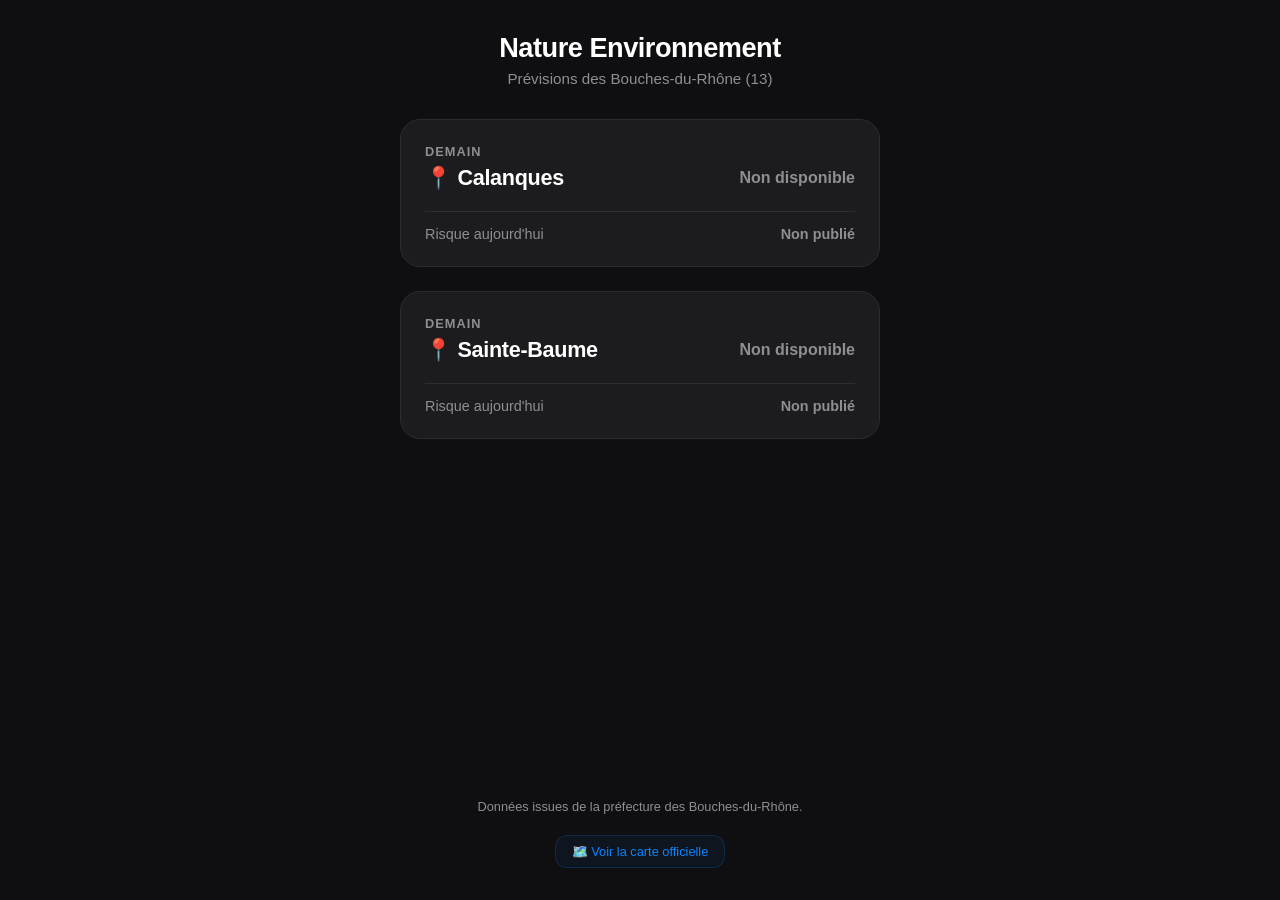
==== index.html @ b61a57fa "github page" ====
<!DOCTYPE html>
<html lang="fr">
<head>
    <meta charset="UTF-8">
    <meta name="viewport" content="width=device-width, initial-scale=1.0">
    <title>Nature Environnement - Risques Massifs 13</title>
    <link rel="stylesheet" href="style.css">
</head>
<body>

    <header>
        <h1>Nature Environnement</h1>
        <div class="subtitle">Prévisions des Bouches-du-Rhône (13)</div>
    </header>

    <main class="container">
        <article id="card-calanques" class="zone-card card-status-unknown">
            <div class="tomorrow-section">
                <span class="tomorrow-label">Demain</span>
                <div class="zone-header">
                    <span class="zone-name">📍 Calanques</span>
                    <span id="calanques-tomorrow" class="badge-tomorrow">Chargement...</span>
                </div>
            </div>
            
            <div class="today-section">
                <span class="today-label">Risque aujourd'hui</span>
                <span id="calanques-today" class="badge-today text-status-unknown">...</span>
            </div>
        </article>

        <article id="card-saintebaume" class="zone-card card-status-unknown">
            <div class="tomorrow-section">
                <span class="tomorrow-label">Demain</span>
                <div class="zone-header">
                    <span class="zone-name">📍 Sainte-Baume</span>
                    <span id="saintebaume-tomorrow" class="badge-tomorrow">Chargement...</span>
                </div>
            </div>
            
            <div class="today-section">
                <span class="today-label">Risque aujourd'hui</span>
                <span id="saintebaume-today" class="badge-today text-status-unknown">...</span>
            </div>
        </article>
    </main>

    <footer>
        <p>Données issues de la préfecture des Bouches-du-Rhône.</p>
        <a href="https://www.risque-prevention-incendie.fr" target="_blank" rel="noopener noreferrer" class="map-link">
            🗺️ Voir la carte officielle
        </a>
    </footer>

    <script src="app.js"></script>
</body>
</html>
---- style.css ----
:root {
    --bg-color: #0f0f12;
    --text-color: #ffffff;
    --text-muted: #8e8e93;
    
    /* Couleurs officielles adaptées pour le thème sombre */
    --color-1: #34c759; /* VERT */
    --color-2: #ffcc00; /* JAUNE */
    --color-3: #ff9500; /* ORANGE */
    --color-4: #ff3b30; /* ROUGE */
    --color-unknown: #2c2c2e;
}

body {
    font-family: -apple-system, BlinkMacSystemFont, "Segoe UI", Roboto, sans-serif;
    background-color: var(--bg-color);
    color: var(--text-color);
    margin: 0;
    padding: 32px 16px;
    display: flex;
    flex-direction: column;
    align-items: center;
    min-height: 100vh;
    box-sizing: border-box;
}

header {
    text-align: center;
    margin-bottom: 32px;
    width: 100%;
    max-width: 480px;
}

h1 {
    margin: 0;
    font-size: 1.7rem;
    font-weight: 700;
    letter-spacing: -0.5px;
}

.subtitle {
    color: var(--text-muted);
    font-size: 0.95rem;
    margin-top: 6px;
}

.container {
    width: 100%;
    max-width: 480px;
    display: flex;
    flex-direction: column;
    gap: 24px;
}

/* Style général des cartes */
.zone-card {
    border-radius: 20px;
    padding: 24px;
    display: flex;
    flex-direction: column;
    gap: 20px;
    transition: transform 0.2s ease, background-color 0.3s ease;
    background-color: #1c1c1e;
    border: 1px solid #2c2c2e;
}

.zone-card:active {
    transform: scale(0.99);
}

.zone-header {
    display: flex;
    justify-content: space-between;
    align-items: center;
}

.zone-name {
    font-size: 1.35rem;
    font-weight: 700;
    letter-spacing: -0.3px;
}

.badge-tomorrow {
    font-size: 1rem;
    font-weight: 700;
}

.tomorrow-section {
    display: flex;
    flex-direction: column;
    gap: 6px;
}

.tomorrow-label {
    font-size: 0.8rem;
    text-transform: uppercase;
    letter-spacing: 1px;
    color: var(--text-muted);
    font-weight: 600;
}

.today-section {
    display: flex;
    justify-content: space-between;
    align-items: center;
    border-top: 1px solid rgba(255, 255, 255, 0.08);
    padding-top: 14px;
}

.today-label {
    font-size: 0.9rem;
    color: var(--text-muted);
}

.badge-today {
    font-size: 0.9rem;
    font-weight: 600;
}

/* Thèmes dynamiques selon le niveau de risque de DEMAIN */
.card-status-1 { background: rgba(52, 199, 89, 0.06); border: 1px solid rgba(52, 199, 89, 0.35); }
.card-status-1 .badge-tomorrow { color: var(--color-1); }

.card-status-2 { background: rgba(255, 204, 0, 0.05); border: 1px solid rgba(255, 204, 0, 0.35); }
.card-status-2 .badge-tomorrow { color: var(--color-2); }

.card-status-3 { background: rgba(255, 149, 0, 0.05); border: 1px solid rgba(255, 149, 0, 0.35); }
.card-status-3 .badge-tomorrow { color: var(--color-3); }

.card-status-4 { background: rgba(255, 61, 48, 0.06); border: 1px solid rgba(255, 61, 48, 0.4); }
.card-status-4 .badge-tomorrow { color: var(--color-4); }

.card-status-unknown { background: #1c1c1e; border: 1px solid #2c2c2e; }
.card-status-unknown .badge-tomorrow { color: var(--text-muted); }

/* Couleurs simples pour le texte d'Aujourd'hui */
.text-status-1 { color: var(--color-1); }
.text-status-2 { color: var(--color-2); }
.text-status-3 { color: var(--color-3); }
.text-status-4 { color: var(--color-4); }
.text-status-unknown { color: var(--text-muted); }

footer {
    margin-top: auto;
    padding-top: 40px;
    font-size: 0.8rem;
    color: var(--text-muted);
    text-align: center;
}

.map-link {
    color: #0a84ff;
    text-decoration: none;
    font-weight: 500;
    display: inline-block;
    margin-top: 8px;
    padding: 8px 16px;
    border: 1px solid rgba(10, 132, 255, 0.2);
    border-radius: 12px;
    background: rgba(10, 132, 255, 0.05);
    transition: background 0.2s ease;
}

.map-link:hover {
    background: rgba(10, 132, 255, 0.15);
}
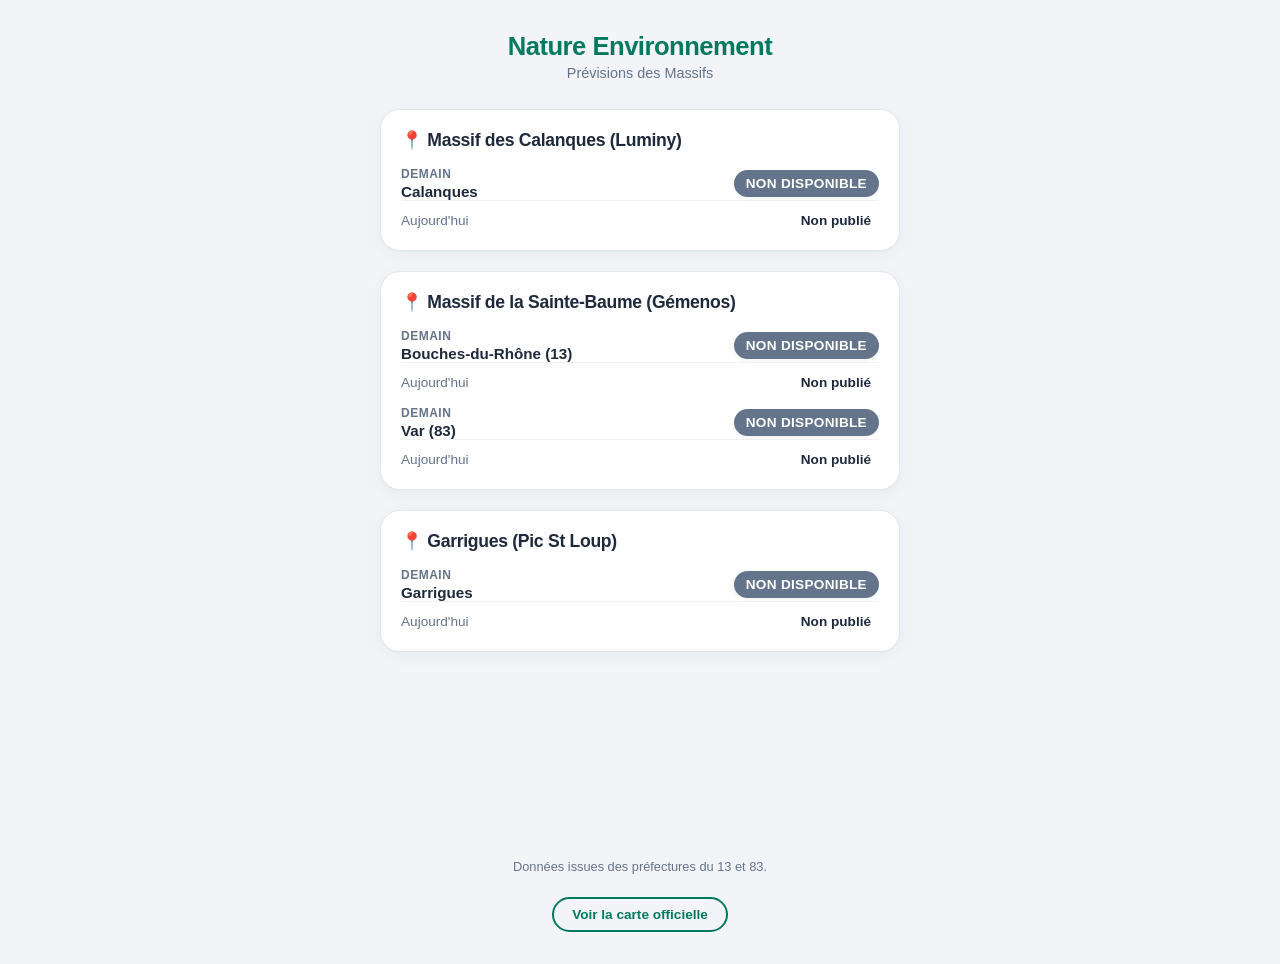
==== commit 157e0cc3: "Ajout du camp pic st loup" ====
--- a/index.html
+++ b/index.html
@@ -3,52 +3,89 @@
 <head>
     <meta charset="UTF-8">
     <meta name="viewport" content="width=device-width, initial-scale=1.0">
-    <title>Nature Environnement - Risques Massifs 13</title>
+    <title>Nature Environnement - Risques Massifs</title>
     <link rel="stylesheet" href="style.css">
 </head>
 <body>
 
     <header>
         <h1>Nature Environnement</h1>
-        <div class="subtitle">Prévisions des Bouches-du-Rhône (13)</div>
+        <div class="subtitle">Prévisions des Massifs</div>
     </header>
 
     <main class="container">
-        <article id="card-calanques" class="zone-card card-status-unknown">
-            <div class="tomorrow-section">
-                <span class="tomorrow-label">Demain</span>
-                <div class="zone-header">
-                    <span class="zone-name">📍 Calanques</span>
+        <section class="main-card">
+            <h2 class="card-title">📍 Massif des Calanques (Luminy)</h2>
+            <article id="card-calanques" class="zone-row status-unknown">
+                <div class="row-header">
+                    <div class="day-info">
+                        <span class="day-label">Demain</span>
+                        <span class="zone-tag">Calanques</span>
+                    </div>
                     <span id="calanques-tomorrow" class="badge-tomorrow">Chargement...</span>
                 </div>
+                <div class="today-line">
+                    <span class="today-label">Aujourd'hui</span>
+                    <span id="calanques-today" class="badge-today text-status-unknown">...</span>
+                </div>
+            </article>
+        </section>
+
+        <section class="main-card">
+            <h2 class="card-title">📍 Massif de la Sainte-Baume (Gémenos)</h2>
+            <div class="rows-container">
+                <article id="card-sb13" class="zone-row status-unknown">
+                    <div class="row-header">
+                        <div class="day-info">
+                            <span class="day-label">Demain</span>
+                            <span class="zone-tag">Bouches-du-Rhône (13)</span>
+                        </div>
+                        <span id="sb13-tomorrow" class="badge-tomorrow">...</span>
+                    </div>
+                    <div class="today-line">
+                        <span class="today-label">Aujourd'hui</span>
+                        <span id="sb13-today" class="badge-today text-status-unknown">...</span>
+                    </div>
+                </article>
+
+                <article id="card-sb83" class="zone-row status-unknown">
+                    <div class="row-header">
+                        <div class="day-info">
+                            <span class="day-label">Demain</span>
+                            <span class="zone-tag">Var (83)</span>
+                        </div>
+                        <span id="sb83-tomorrow" class="badge-tomorrow">...</span>
+                    </div>
+                    <div class="today-line">
+                        <span class="today-label">Aujourd'hui</span>
+                        <span id="sb83-today" class="badge-today text-status-unknown">...</span>
+                    </div>
+                </article>
             </div>
-            
-            <div class="today-section">
-                <span class="today-label">Risque aujourd'hui</span>
-                <span id="calanques-today" class="badge-today text-status-unknown">...</span>
-            </div>
-        </article>
+        </section>
 
-        <article id="card-saintebaume" class="zone-card card-status-unknown">
-            <div class="tomorrow-section">
-                <span class="tomorrow-label">Demain</span>
-                <div class="zone-header">
-                    <span class="zone-name">📍 Sainte-Baume</span>
-                    <span id="saintebaume-tomorrow" class="badge-tomorrow">Chargement...</span>
+        <section class="main-card">
+            <h2 class="card-title">📍 Garrigues (Pic St Loup)</h2>
+            <article id="card-garrigues" class="zone-row status-unknown">
+                <div class="row-header">
+                    <div class="day-info">
+                        <span class="day-label">Demain</span>
+                        <span class="zone-tag">Garrigues</span>
+                    </div>
+                    <span id="garrigues-tomorrow" class="badge-tomorrow">Chargement...</span>
                 </div>
-            </div>
-            
-            <div class="today-section">
-                <span class="today-label">Risque aujourd'hui</span>
-                <span id="saintebaume-today" class="badge-today text-status-unknown">...</span>
-            </div>
-        </article>
+                <div class="today-line">
+                    <span class="today-label">Aujourd'hui</span>
+                    <span id="garrigues-today" class="badge-today text-status-unknown">...</span>
+                </div>
+            </article>
+        </section>
     </main>
 
     <footer>
-        <p>Données issues de la préfecture des Bouches-du-Rhône.</p>
+        <p>Données issues des préfectures du 13 et 83.</p>
         <a href="https://www.risque-prevention-incendie.fr" target="_blank" rel="noopener noreferrer" class="map-link">
-            🗺️ Voir la carte officielle
+            Voir la carte officielle
         </a>
     </footer>
 
--- a/style.css
+++ b/style.css
@@ -1,14 +1,17 @@
 :root {
-    --bg-color: #0f0f12;
-    --text-color: #ffffff;
-    --text-muted: #8e8e93;
-    
-    /* Couleurs officielles adaptées pour le thème sombre */
-    --color-1: #34c759; /* VERT */
-    --color-2: #ffcc00; /* JAUNE */
-    --color-3: #ff9500; /* ORANGE */
-    --color-4: #ff3b30; /* ROUGE */
-    --color-unknown: #2c2c2e;
+    --bg-color: #f2f4f7;
+    --card-bg: #ffffff;
+    --text-color: #1e293b;
+    --text-muted: #64748b;
+    --sgdf-green: #007a5e;
+    --border-color: #e2e8f0;
+
+    /* Thèmes de risques (Variables unifiées) */
+    --c-1-bg: #f0fdf4; --c-1-text: #166534; --c-1-border: #bbf7d0; --c-1-badge: #15803d;
+    --c-2-bg: #fefce8; --c-2-text: #854d0e; --c-2-border: #fef08a; --c-2-badge: #a16207;
+    --c-3-bg: #fff7ed; --c-3-text: #9a3412; --c-3-border: #ffedd5; --c-3-badge: #c2410c;
+    --c-4-bg: #fef2f2; --c-4-text: #991b1b; --c-4-border: #fee2e2; --c-4-badge: #b91c1c;
+    --c-unknown-bg: #f8fafc; --c-unknown-text: #475569; --c-unknown-border: #cbd5e1; --c-unknown-badge: #64748b;
 }
 
 body {
@@ -21,124 +24,145 @@
     flex-direction: column;
     align-items: center;
     min-height: 100vh;
-    box-sizing: border-box;
 }
 
 header {
     text-align: center;
-    margin-bottom: 32px;
-    width: 100%;
-    max-width: 480px;
+    margin-bottom: 28px;
 }
 
 h1 {
     margin: 0;
-    font-size: 1.7rem;
-    font-weight: 700;
+    font-size: 1.6rem;
+    font-weight: 800;
+    color: var(--sgdf-green);
     letter-spacing: -0.5px;
 }
 
 .subtitle {
     color: var(--text-muted);
-    font-size: 0.95rem;
-    margin-top: 6px;
+    font-size: 0.9rem;
+    margin-top: 4px;
 }
 
 .container {
     width: 100%;
-    max-width: 480px;
-    display: flex;
-    flex-direction: column;
-    gap: 24px;
-}
-
-/* Style général des cartes */
-.zone-card {
-    border-radius: 20px;
-    padding: 24px;
+    max-width: 520px;
     display: flex;
     flex-direction: column;
     gap: 20px;
-    transition: transform 0.2s ease, background-color 0.3s ease;
-    background-color: #1c1c1e;
-    border: 1px solid #2c2c2e;
 }
 
-.zone-card:active {
-    transform: scale(0.99);
+/* Le conteneur "Card" principal */
+.main-card {
+    background-color: var(--card-bg);
+    border-radius: 20px;
+    padding: 20px;
+    box-shadow: 0 4px 18px rgba(30, 41, 59, 0.04), 0 1px 3px rgba(30, 41, 59, 0.02);
+    border: 1px solid var(--border-color);
 }
 
-.zone-header {
+.card-title {
+    margin: 0 0 16px 0;
+    font-size: 1.1rem;
+    font-weight: 700;
+    color: var(--text-color);
+    letter-spacing: -0.3px;
+}
+
+.rows-container {
+    display: flex;
+    flex-direction: column;
+    gap: 14px;
+}
+
+/* Les rangées internes de risques */
+.zone-row {
+    border-radius: 14px;
+    padding: 16px;
+    display: flex;
+    flex-direction: column;
+    gap: 12px;
+    transition: all 0.2s ease;
+    background-color: var(--c-unknown-bg);
+    border: 1px solid var(--c-unknown-border);
+}
+
+.row-header {
     display: flex;
     justify-content: space-between;
     align-items: center;
 }
 
-.zone-name {
-    font-size: 1.35rem;
+.day-info {
+    display: flex;
+    flex-direction: column;
+}
+
+.day-label {
+    font-size: 0.75rem;
+    text-transform: uppercase;
+    font-weight: 800;
+    color: var(--text-muted);
+    letter-spacing: 0.5px;
+}
+
+.zone-tag {
+    font-size: 0.95rem;
     font-weight: 700;
-    letter-spacing: -0.3px;
+    margin-top: 2px;
 }
 
 .badge-tomorrow {
-    font-size: 1rem;
+    font-size: 0.85rem;
     font-weight: 700;
+    padding: 6px 12px;
+    border-radius: 30px;
+    text-transform: uppercase;
+    letter-spacing: 0.3px;
+    color: #ffffff;
+    box-shadow: 0 2px 4px rgba(0,0,0,0.05);
 }
 
-.tomorrow-section {
-    display: flex;
-    flex-direction: column;
-    gap: 6px;
-}
-
-.tomorrow-label {
-    font-size: 0.8rem;
-    text-transform: uppercase;
-    letter-spacing: 1px;
-    color: var(--text-muted);
-    font-weight: 600;
-}
-
-.today-section {
+.today-line {
     display: flex;
     justify-content: space-between;
     align-items: center;
-    border-top: 1px solid rgba(255, 255, 255, 0.08);
-    padding-top: 14px;
+    border-top: 1px solid rgba(0, 0, 0, 0.05);
+    padding-top: 10px;
 }
 
 .today-label {
-    font-size: 0.9rem;
+    font-size: 0.85rem;
     color: var(--text-muted);
+    font-weight: 500;
 }
 
 .badge-today {
-    font-size: 0.9rem;
+    font-size: 0.85rem;
     font-weight: 600;
+    padding: 2px 8px;
+    border-radius: 8px;
 }
 
-/* Thèmes dynamiques selon le niveau de risque de DEMAIN */
-.card-status-1 { background: rgba(52, 199, 89, 0.06); border: 1px solid rgba(52, 199, 89, 0.35); }
-.card-status-1 .badge-tomorrow { color: var(--color-1); }
+/* Styles dynamiques injectés */
+.card-status-1 { background-color: var(--c-1-bg); border-color: var(--c-1-border); color: var(--c-1-text); }
+.card-status-1 .badge-tomorrow { background-color: var(--c-1-badge); }
+.text-status-1 { background-color: rgba(22, 101, 52, 0.08); color: var(--c-1-badge); }
 
-.card-status-2 { background: rgba(255, 204, 0, 0.05); border: 1px solid rgba(255, 204, 0, 0.35); }
-.card-status-2 .badge-tomorrow { color: var(--color-2); }
+.card-status-2 { background-color: var(--c-2-bg); border-color: var(--c-2-border); color: var(--c-2-text); }
+.card-status-2 .badge-tomorrow { background-color: var(--c-2-badge); }
+.text-status-2 { background-color: rgba(161, 98, 7, 0.08); color: var(--c-2-badge); }
 
-.card-status-3 { background: rgba(255, 149, 0, 0.05); border: 1px solid rgba(255, 149, 0, 0.35); }
-.card-status-3 .badge-tomorrow { color: var(--color-3); }
+.card-status-3 { background-color: var(--c-3-bg); border-color: var(--c-3-border); color: var(--c-3-text); }
+.card-status-3 .badge-tomorrow { background-color: var(--c-3-badge); }
+.text-status-3 { background-color: rgba(194, 65, 12, 0.08); color: var(--c-3-badge); }
 
-.card-status-4 { background: rgba(255, 61, 48, 0.06); border: 1px solid rgba(255, 61, 48, 0.4); }
-.card-status-4 .badge-tomorrow { color: var(--color-4); }
+.card-status-4 { background-color: var(--c-4-bg); border-color: var(--c-4-border); color: var(--c-4-text); }
+.card-status-4 .badge-tomorrow { background-color: var(--c-4-badge); }
+.text-status-4 { background-color: rgba(185, 28, 28, 0.08); color: var(--c-4-badge); }
 
-.card-status-unknown { background: #1c1c1e; border: 1px solid #2c2c2e; }
-.card-status-unknown .badge-tomorrow { color: var(--text-muted); }
-
-/* Couleurs simples pour le texte d'Aujourd'hui */
-.text-status-1 { color: var(--color-1); }
-.text-status-2 { color: var(--color-2); }
-.text-status-3 { color: var(--color-3); }
-.text-status-4 { color: var(--color-4); }
-.text-status-unknown { color: var(--text-muted); }
+.card-status-unknown .badge-tomorrow { background-color: var(--c-unknown-badge); }
 
 footer {
     margin-top: auto;
@@ -149,18 +173,19 @@
 }
 
 .map-link {
-    color: #0a84ff;
+    color: var(--sgdf-green);
     text-decoration: none;
-    font-weight: 500;
+    font-weight: 600;
     display: inline-block;
-    margin-top: 8px;
-    padding: 8px 16px;
-    border: 1px solid rgba(10, 132, 255, 0.2);
-    border-radius: 12px;
-    background: rgba(10, 132, 255, 0.05);
-    transition: background 0.2s ease;
+    margin-top: 10px;
+    padding: 8px 18px;
+    border: 2px solid var(--sgdf-green);
+    border-radius: 20px;
+    font-size: 0.85rem;
+    transition: all 0.2s;
 }
 
 .map-link:hover {
-    background: rgba(10, 132, 255, 0.15);
+    background-color: var(--sgdf-green);
+    color: #ffffff;
 }
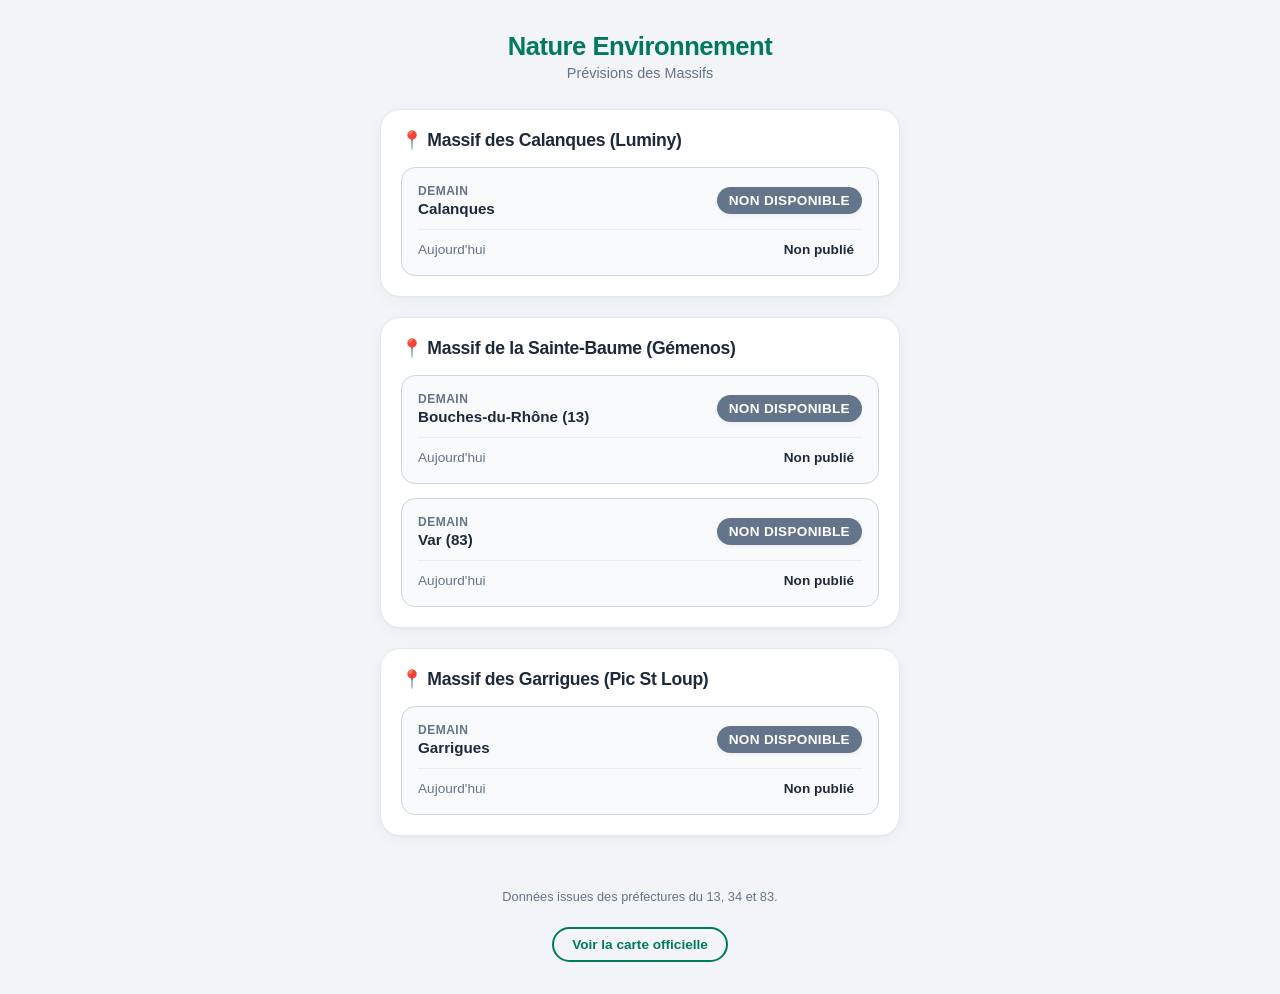
==== commit fb0d07f6: "use camps.json" ====
--- a/index.html
+++ b/index.html
@@ -13,77 +13,12 @@
         <div class="subtitle">Prévisions des Massifs</div>
     </header>
 
-    <main class="container">
-        <section class="main-card">
-            <h2 class="card-title">📍 Massif des Calanques (Luminy)</h2>
-            <article id="card-calanques" class="zone-row status-unknown">
-                <div class="row-header">
-                    <div class="day-info">
-                        <span class="day-label">Demain</span>
-                        <span class="zone-tag">Calanques</span>
-                    </div>
-                    <span id="calanques-tomorrow" class="badge-tomorrow">Chargement...</span>
-                </div>
-                <div class="today-line">
-                    <span class="today-label">Aujourd'hui</span>
-                    <span id="calanques-today" class="badge-today text-status-unknown">...</span>
-                </div>
-            </article>
-        </section>
-
-        <section class="main-card">
-            <h2 class="card-title">📍 Massif de la Sainte-Baume (Gémenos)</h2>
-            <div class="rows-container">
-                <article id="card-sb13" class="zone-row status-unknown">
-                    <div class="row-header">
-                        <div class="day-info">
-                            <span class="day-label">Demain</span>
-                            <span class="zone-tag">Bouches-du-Rhône (13)</span>
-                        </div>
-                        <span id="sb13-tomorrow" class="badge-tomorrow">...</span>
-                    </div>
-                    <div class="today-line">
-                        <span class="today-label">Aujourd'hui</span>
-                        <span id="sb13-today" class="badge-today text-status-unknown">...</span>
-                    </div>
-                </article>
-
-                <article id="card-sb83" class="zone-row status-unknown">
-                    <div class="row-header">
-                        <div class="day-info">
-                            <span class="day-label">Demain</span>
-                            <span class="zone-tag">Var (83)</span>
-                        </div>
-                        <span id="sb83-tomorrow" class="badge-tomorrow">...</span>
-                    </div>
-                    <div class="today-line">
-                        <span class="today-label">Aujourd'hui</span>
-                        <span id="sb83-today" class="badge-today text-status-unknown">...</span>
-                    </div>
-                </article>
-            </div>
-        </section>
-
-        <section class="main-card">
-            <h2 class="card-title">📍 Garrigues (Pic St Loup)</h2>
-            <article id="card-garrigues" class="zone-row status-unknown">
-                <div class="row-header">
-                    <div class="day-info">
-                        <span class="day-label">Demain</span>
-                        <span class="zone-tag">Garrigues</span>
-                    </div>
-                    <span id="garrigues-tomorrow" class="badge-tomorrow">Chargement...</span>
-                </div>
-                <div class="today-line">
-                    <span class="today-label">Aujourd'hui</span>
-                    <span id="garrigues-today" class="badge-today text-status-unknown">...</span>
-                </div>
-            </article>
-        </section>
+    <main class="container" id="dashboard-container">
+        <div style="text-align: center; color: var(--text-muted); padding: 20px;">Chargement des configurations...</div>
     </main>
 
     <footer>
-        <p>Données issues des préfectures du 13 et 83.</p>
+        <p>Données issues des préfectures du 13, 34 et 83.</p>
         <a href="https://www.risque-prevention-incendie.fr" target="_blank" rel="noopener noreferrer" class="map-link">
             Voir la carte officielle
         </a>
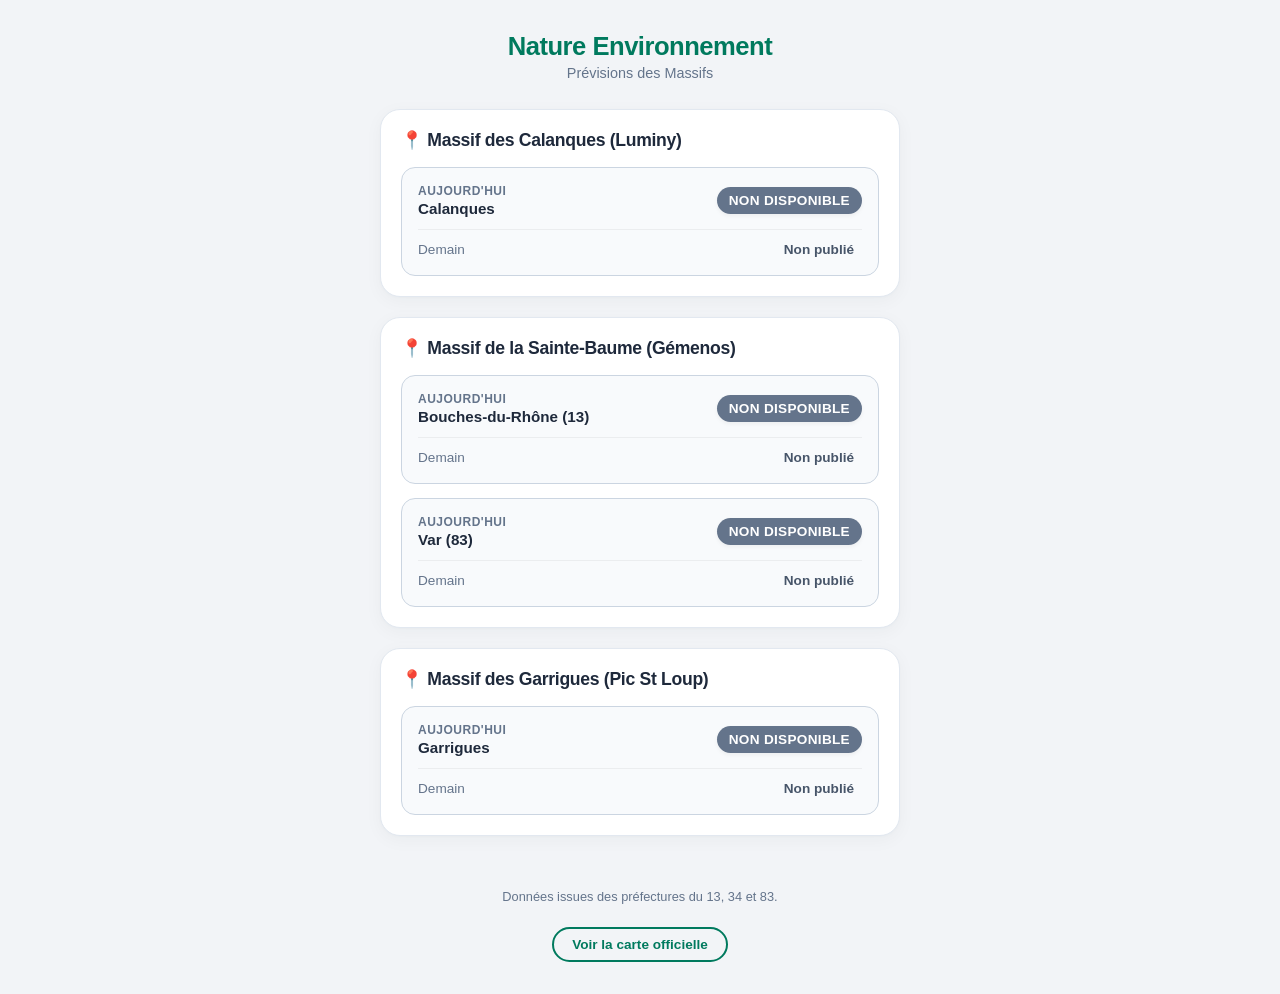
==== commit 7b0a2240: "Améliore le code : workflow générique, chargement parallèle, cache hors ligne - Extrait le script du" ====
--- a/index.html
+++ b/index.html
@@ -5,6 +5,15 @@
     <meta name="viewport" content="width=device-width, initial-scale=1.0">
     <title>Nature Environnement - Risques Massifs</title>
     <link rel="stylesheet" href="style.css">
+    <link rel="manifest" href="manifest.json">
+    <meta name="theme-color" content="#007a5e">
+    <meta name="apple-mobile-web-app-capable" content="yes">
+
+    <script>
+    if ('serviceWorker' in navigator) {
+        navigator.serviceWorker.register('./sw.js');
+    }
+    </script>
 </head>
 <body>
 
@@ -14,7 +23,7 @@
     </header>
 
     <main class="container" id="dashboard-container">
-        <div style="text-align: center; color: var(--text-muted); padding: 20px;">Chargement des configurations...</div>
+        <p class="loading">Chargement des configurations...</p>
     </main>
 
     <footer>
@@ -24,6 +33,6 @@
         </a>
     </footer>
 
-    <script src="app.js"></script>
+    <script src="app.js" defer></script>
 </body>
 </html>
--- a/style.css
+++ b/style.css
@@ -6,11 +6,13 @@
     --sgdf-green: #007a5e;
     --border-color: #e2e8f0;
 
-    /* Thèmes de risques (Variables unifiées) */
+    /* Thèmes de risques */
+    --c-0-bg: #f0fdf4; --c-0-text: #cdcfce; --c-0-border: #bbf7d0; --c-0-badge: #cccccc;
     --c-1-bg: #f0fdf4; --c-1-text: #166534; --c-1-border: #bbf7d0; --c-1-badge: #15803d;
     --c-2-bg: #fefce8; --c-2-text: #854d0e; --c-2-border: #fef08a; --c-2-badge: #a16207;
     --c-3-bg: #fff7ed; --c-3-text: #9a3412; --c-3-border: #ffedd5; --c-3-badge: #c2410c;
     --c-4-bg: #fef2f2; --c-4-text: #991b1b; --c-4-border: #fee2e2; --c-4-badge: #b91c1c;
+    --c-5-bg: #fef2f2; --c-5-text: #080101; --c-5-border: #fee2e2; --c-5-badge: #080101;
     --c-unknown-bg: #f8fafc; --c-unknown-text: #475569; --c-unknown-border: #cbd5e1; --c-unknown-badge: #64748b;
 }
 
@@ -53,7 +55,6 @@
     gap: 20px;
 }
 
-/* Le conteneur "Card" principal */
 .main-card {
     background-color: var(--card-bg);
     border-radius: 20px;
@@ -76,7 +77,6 @@
     gap: 14px;
 }
 
-/* Les rangées internes de risques */
 .zone-row {
     border-radius: 14px;
     padding: 16px;
@@ -113,7 +113,8 @@
     margin-top: 2px;
 }
 
-.badge-tomorrow {
+/* Le gros badge de droite (Aujourd'hui) */
+.badge-today-main {
     font-size: 0.85rem;
     font-weight: 700;
     padding: 6px 12px;
@@ -124,7 +125,8 @@
     box-shadow: 0 2px 4px rgba(0,0,0,0.05);
 }
 
-.today-line {
+/* La ligne du bas (Demain) */
+.tomorrow-line {
     display: flex;
     justify-content: space-between;
     align-items: center;
@@ -132,37 +134,54 @@
     padding-top: 10px;
 }
 
-.today-label {
+.tomorrow-label {
     font-size: 0.85rem;
     color: var(--text-muted);
     font-weight: 500;
 }
 
-.badge-today {
+/* Le petit badge discret du bas */
+.badge-tomorrow-sub {
     font-size: 0.85rem;
     font-weight: 600;
     padding: 2px 8px;
     border-radius: 8px;
 }
 
-/* Styles dynamiques injectés */
+/* Styles dynamiques injectés basés sur la classe du conteneur parent */
+.card-status-0 { background-color: var(--c-0-bg); border-color: var(--c-0-border); color: var(--c-0-text); }
+.card-status-0 .badge-today-main { background-color: var(--c-0-badge); }
+.text-status-0 { background-color: rgba(174, 184, 178, 0.08); color: var(--c-0-badge); }
+
 .card-status-1 { background-color: var(--c-1-bg); border-color: var(--c-1-border); color: var(--c-1-text); }
-.card-status-1 .badge-tomorrow { background-color: var(--c-1-badge); }
+.card-status-1 .badge-today-main { background-color: var(--c-1-badge); }
 .text-status-1 { background-color: rgba(22, 101, 52, 0.08); color: var(--c-1-badge); }
 
 .card-status-2 { background-color: var(--c-2-bg); border-color: var(--c-2-border); color: var(--c-2-text); }
-.card-status-2 .badge-tomorrow { background-color: var(--c-2-badge); }
+.card-status-2 .badge-today-main { background-color: var(--c-2-badge); }
 .text-status-2 { background-color: rgba(161, 98, 7, 0.08); color: var(--c-2-badge); }
 
 .card-status-3 { background-color: var(--c-3-bg); border-color: var(--c-3-border); color: var(--c-3-text); }
-.card-status-3 .badge-tomorrow { background-color: var(--c-3-badge); }
+.card-status-3 .badge-today-main { background-color: var(--c-3-badge); }
 .text-status-3 { background-color: rgba(194, 65, 12, 0.08); color: var(--c-3-badge); }
 
 .card-status-4 { background-color: var(--c-4-bg); border-color: var(--c-4-border); color: var(--c-4-text); }
-.card-status-4 .badge-tomorrow { background-color: var(--c-4-badge); }
+.card-status-4 .badge-today-main { background-color: var(--c-4-badge); }
 .text-status-4 { background-color: rgba(185, 28, 28, 0.08); color: var(--c-4-badge); }
 
-.card-status-unknown .badge-tomorrow { background-color: var(--c-unknown-badge); }
+.card-status-5 { background-color: #1e293b; border-color: #0f172a; color: #ffffff; }
+.card-status-5 .badge-today-main { background-color: #0f172a; border: 1px solid #334155; color: #ffffff; }
+.text-status-5 { background-color: #0f172a; color: #ffffff; border: 1px solid #334155; }
+
+.card-status-unknown .badge-today-main { background-color: var(--c-unknown-badge); }
+.text-status-unknown { color: var(--c-unknown-text); }
+
+.loading {
+    text-align: center;
+    color: var(--text-muted);
+    padding: 20px;
+    margin: 0;
+}
 
 footer {
     margin-top: auto;
@@ -188,4 +207,4 @@
 .map-link:hover {
     background-color: var(--sgdf-green);
     color: #ffffff;
-}+}
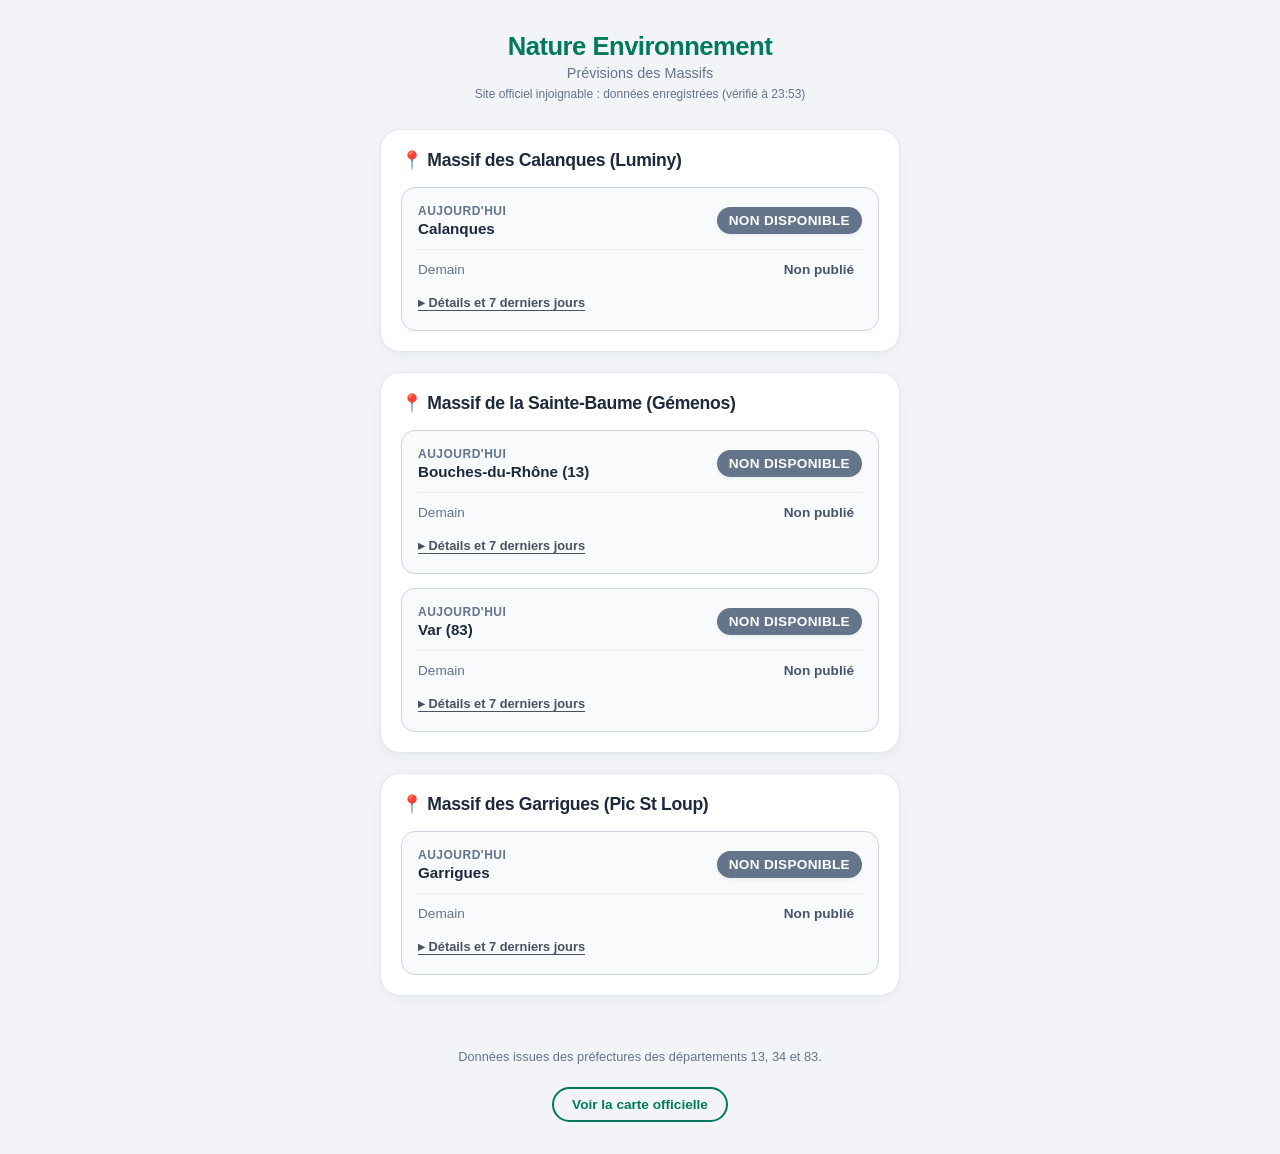
==== commit ac9213aa: "Ajoute détails au toucher, tendance 7 jours, ?date=, mode sombre et icône locale - Bouton « Détails " ====
--- a/index.html
+++ b/index.html
@@ -7,6 +7,7 @@
     <link rel="stylesheet" href="style.css">
     <link rel="manifest" href="manifest.json">
     <meta name="theme-color" content="#007a5e">
+    <link rel="icon" href="icon.svg" type="image/svg+xml">
     <meta name="apple-mobile-web-app-capable" content="yes">
 
     <script>
@@ -20,6 +21,7 @@
     <header>
         <h1>Nature Environnement</h1>
         <div class="subtitle">Prévisions des Massifs</div>
+        <div id="status-line" class="status-line" role="status"></div>
     </header>
 
     <main class="container" id="dashboard-container">
@@ -27,7 +29,7 @@
     </main>
 
     <footer>
-        <p>Données issues des préfectures du 13, 34 et 83.</p>
+        <p id="footer-depts">Données issues des préfectures.</p>
         <a href="https://www.risque-prevention-incendie.fr" target="_blank" rel="noopener noreferrer" class="map-link">
             Voir la carte officielle
         </a>
--- a/style.css
+++ b/style.css
@@ -208,3 +208,116 @@
     background-color: var(--sgdf-green);
     color: #ffffff;
 }
+
+.status-line {
+    color: var(--text-muted);
+    font-size: 0.75rem;
+    margin-top: 6px;
+    min-height: 1em;
+}
+
+/* Bouton et panneau de détails (lisibles au toucher, contrairement aux info-bulles) */
+.detail-toggle {
+    align-self: flex-start;
+    background: none;
+    border: none;
+    padding: 4px 0;
+    font: inherit;
+    font-size: 0.8rem;
+    font-weight: 600;
+    color: inherit;
+    opacity: 0.8;
+    cursor: pointer;
+    text-decoration: underline;
+    text-underline-offset: 3px;
+}
+
+.detail-toggle::before { content: "▸ "; }
+.detail-toggle[aria-expanded="true"]::before { content: "▾ "; }
+
+.zone-detail {
+    font-size: 0.85rem;
+    line-height: 1.45;
+    border-top: 1px solid rgba(0, 0, 0, 0.05);
+    padding-top: 8px;
+}
+
+.zone-detail p { margin: 0 0 8px; }
+
+.source {
+    color: var(--text-muted);
+    font-size: 0.75rem;
+    white-space: nowrap;
+}
+
+.trend-title {
+    font-size: 0.75rem;
+    font-weight: 700;
+    text-transform: uppercase;
+    letter-spacing: 0.5px;
+    color: var(--text-muted);
+}
+
+.trend {
+    display: flex;
+    gap: 6px;
+    list-style: none;
+    margin: 0;
+    padding: 0;
+}
+
+.dot {
+    width: 28px;
+    height: 28px;
+    border-radius: 50%;
+    display: grid;
+    place-items: center;
+    color: #ffffff;
+    font-size: 0.7rem;
+    font-weight: 700;
+    text-transform: uppercase;
+    background-color: var(--c-unknown-badge);
+}
+
+.dot-0 { background-color: var(--c-0-badge); }
+.dot-1 { background-color: var(--c-1-badge); }
+.dot-2 { background-color: var(--c-2-badge); }
+.dot-3 { background-color: var(--c-3-badge); }
+.dot-4 { background-color: var(--c-4-badge); }
+.dot-5 { background-color: #0f172a; box-shadow: inset 0 0 0 1px #64748b; }
+.dot-unknown { opacity: 0.4; }
+
+.visually-hidden {
+    position: absolute;
+    width: 1px;
+    height: 1px;
+    overflow: hidden;
+    clip: rect(0 0 0 0);
+    white-space: nowrap;
+}
+
+/* Mode sombre */
+@media (prefers-color-scheme: dark) {
+    :root {
+        --bg-color: #0f172a;
+        --card-bg: #1e293b;
+        --text-color: #e2e8f0;
+        --text-muted: #94a3b8;
+        --border-color: #334155;
+        --sgdf-green: #34d399;
+
+        --c-1-bg: #052e1a; --c-1-text: #bbf7d0; --c-1-border: #14532d;
+        --c-2-bg: #2e2306; --c-2-text: #fef08a; --c-2-border: #713f12;
+        --c-3-bg: #331505; --c-3-text: #fed7aa; --c-3-border: #7c2d12;
+        --c-4-bg: #350a0a; --c-4-text: #fecaca; --c-4-border: #7f1d1d;
+        --c-unknown-bg: #1e293b; --c-unknown-text: #cbd5e1; --c-unknown-border: #475569;
+    }
+
+    .main-card { box-shadow: none; }
+    .tomorrow-line, .zone-detail { border-top-color: rgba(255, 255, 255, 0.08); }
+    .text-status-1 { color: #4ade80; background-color: rgba(74, 222, 128, 0.12); }
+    .text-status-2 { color: #facc15; background-color: rgba(250, 204, 21, 0.12); }
+    .text-status-3 { color: #fb923c; background-color: rgba(251, 146, 60, 0.12); }
+    .text-status-4 { color: #f87171; background-color: rgba(248, 113, 113, 0.12); }
+    .map-link:hover { color: #0f172a; }
+}
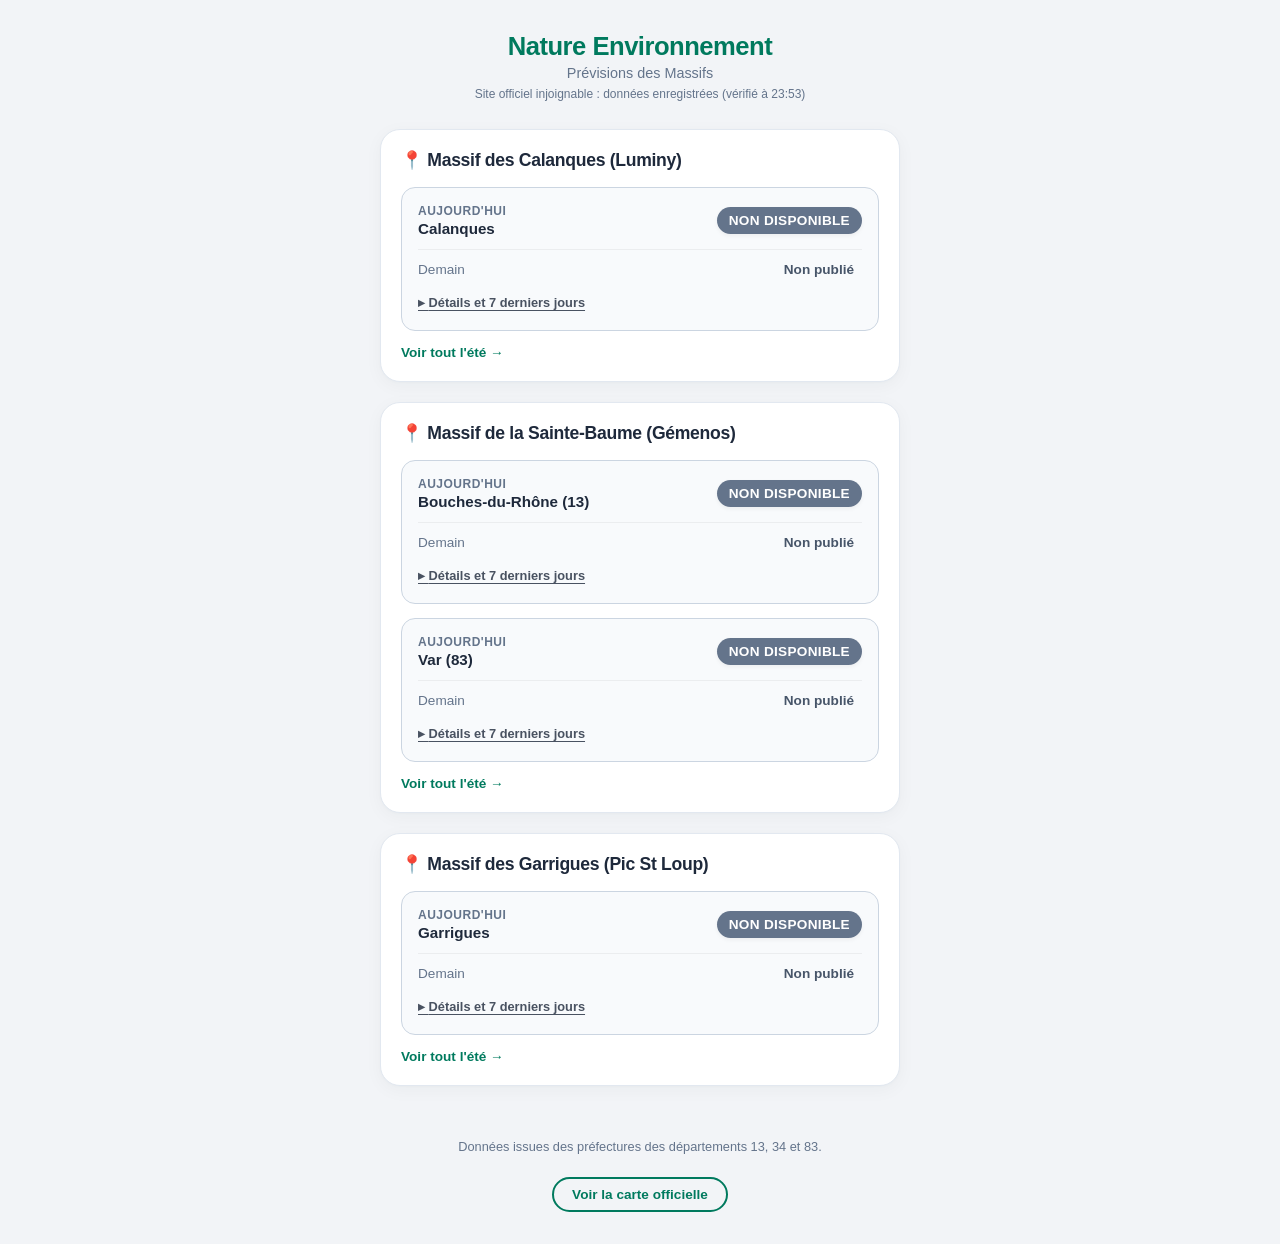
==== commit 757534c1: "Ajoute une page « été » par camp - camp.html?camp=<id> : calendrier du 1er juin au 30 septembre par " ====
--- a/index.html
+++ b/index.html
@@ -35,6 +35,7 @@
         </a>
     </footer>
 
+    <script src="common.js" defer></script>
     <script src="app.js" defer></script>
 </body>
 </html>
--- a/style.css
+++ b/style.css
@@ -321,3 +321,148 @@
     .text-status-4 { color: #f87171; background-color: rgba(248, 113, 113, 0.12); }
     .map-link:hover { color: #0f172a; }
 }
+
+/* ---------- Page « été » d'un camp ---------- */
+
+.season-link {
+    display: inline-block;
+    margin-top: 14px;
+    font-size: 0.85rem;
+    font-weight: 700;
+    color: var(--sgdf-green);
+    text-decoration: none;
+}
+
+.season-link:hover { text-decoration: underline; }
+
+.back-link {
+    display: inline-block;
+    margin-bottom: 10px;
+    font-size: 0.85rem;
+    font-weight: 600;
+    color: var(--sgdf-green);
+    text-decoration: none;
+}
+
+.year-select {
+    margin-top: 10px;
+    font: inherit;
+    font-size: 0.9rem;
+    padding: 6px 10px;
+    border-radius: 10px;
+    border: 1px solid var(--border-color);
+    background: var(--card-bg);
+    color: var(--text-color);
+}
+
+.season-headline {
+    margin: -6px 0 12px;
+    color: var(--text-muted);
+    font-size: 0.9rem;
+}
+
+.season-headline strong {
+    color: var(--c-4-badge);
+    font-size: 1.1rem;
+}
+
+.season-bar {
+    display: flex;
+    height: 12px;
+    border-radius: 6px;
+    overflow: hidden;
+    gap: 2px;
+}
+
+.bar-part { min-width: 3px; }
+
+.legend {
+    list-style: none;
+    padding: 0;
+    margin: 12px 0 0;
+    display: grid;
+    gap: 6px;
+    font-size: 0.85rem;
+}
+
+.legend li {
+    display: flex;
+    align-items: center;
+    gap: 8px;
+}
+
+.legend strong { margin-left: auto; }
+
+.muted { color: var(--text-muted); font-size: 0.8rem; min-width: 3.5em; text-align: right; }
+
+.legend-dot {
+    width: 12px;
+    height: 12px;
+    border-radius: 4px;
+    flex-shrink: 0;
+}
+
+.months {
+    display: grid;
+    grid-template-columns: repeat(auto-fill, minmax(210px, 1fr));
+    gap: 18px;
+    margin-top: 20px;
+}
+
+.month-title {
+    margin: 0 0 6px;
+    font-size: 0.9rem;
+    text-transform: capitalize;
+}
+
+.month-grid {
+    display: grid;
+    grid-template-columns: repeat(7, 1fr);
+    gap: 3px;
+}
+
+.weekday {
+    text-align: center;
+    font-size: 0.65rem;
+    font-weight: 700;
+    color: var(--text-muted);
+}
+
+.cell {
+    aspect-ratio: 1;
+    border: none;
+    border-radius: 6px;
+    padding: 0;
+    font: inherit;
+    font-size: 0.7rem;
+    font-weight: 600;
+    color: #ffffff;
+    cursor: pointer;
+}
+
+/* Couleurs partagées : cases du calendrier, barre et légende */
+.cell-1 { background-color: var(--c-1-badge); }
+.cell-2 { background-color: var(--c-2-badge); }
+.cell-3 { background-color: var(--c-3-badge); }
+.cell-4 { background-color: var(--c-4-badge); }
+.cell-5 { background-color: #0f172a; box-shadow: inset 0 0 0 1px #64748b; }
+.cell-unknown { background-color: var(--c-unknown-badge); opacity: 0.45; }
+.cell-future { background-color: var(--border-color); color: var(--text-muted); }
+
+.cell-today { outline: 2px solid var(--text-color); outline-offset: 1px; }
+.cell-selected { outline: 3px solid var(--sgdf-green); outline-offset: 1px; }
+
+.day-info-box {
+    /* Reste visible en bas de l'écran pendant qu'on parcourt le calendrier */
+    position: sticky;
+    bottom: 12px;
+    box-shadow: 0 4px 14px rgba(15, 23, 42, 0.18);
+    border: 1px solid var(--border-color);
+    margin: 16px 0 0;
+    padding: 10px 12px;
+    border-radius: 10px;
+    background: var(--bg-color);
+    font-size: 0.85rem;
+    line-height: 1.45;
+    color: var(--text-color);
+}
